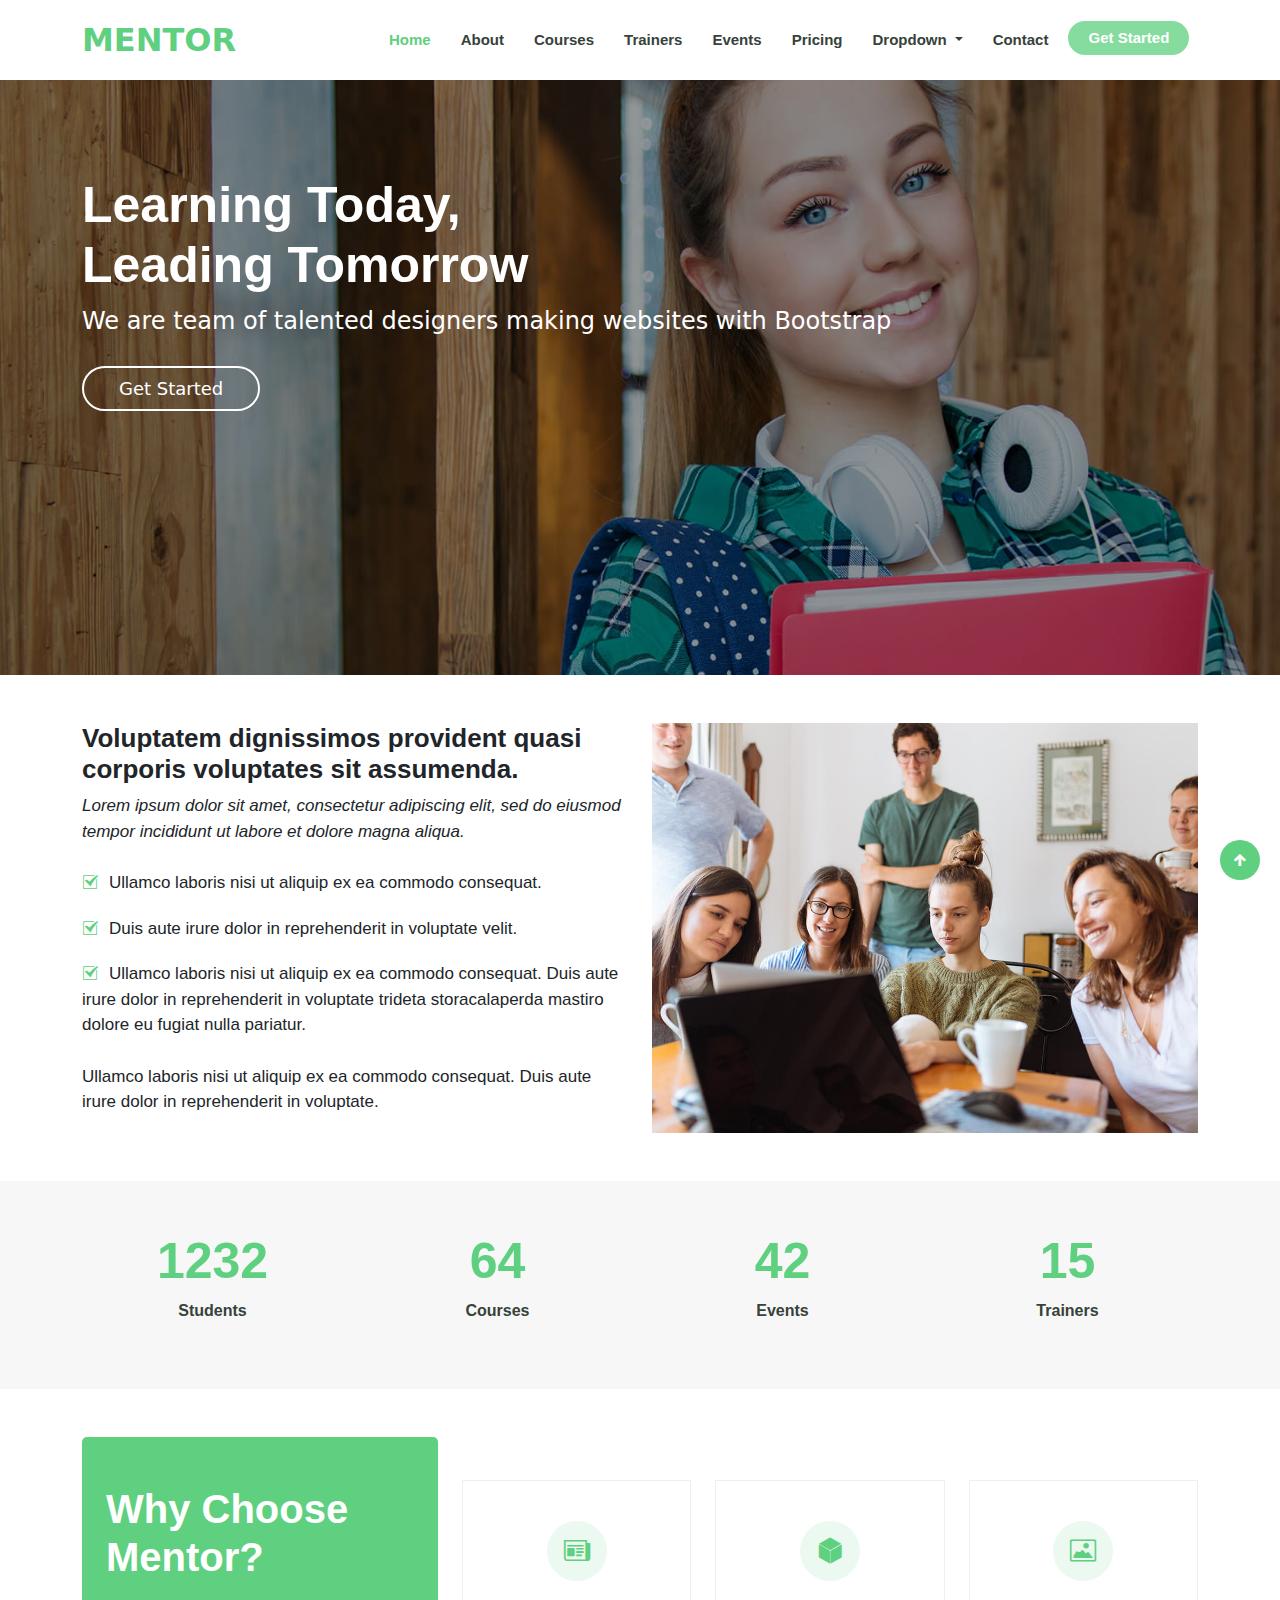
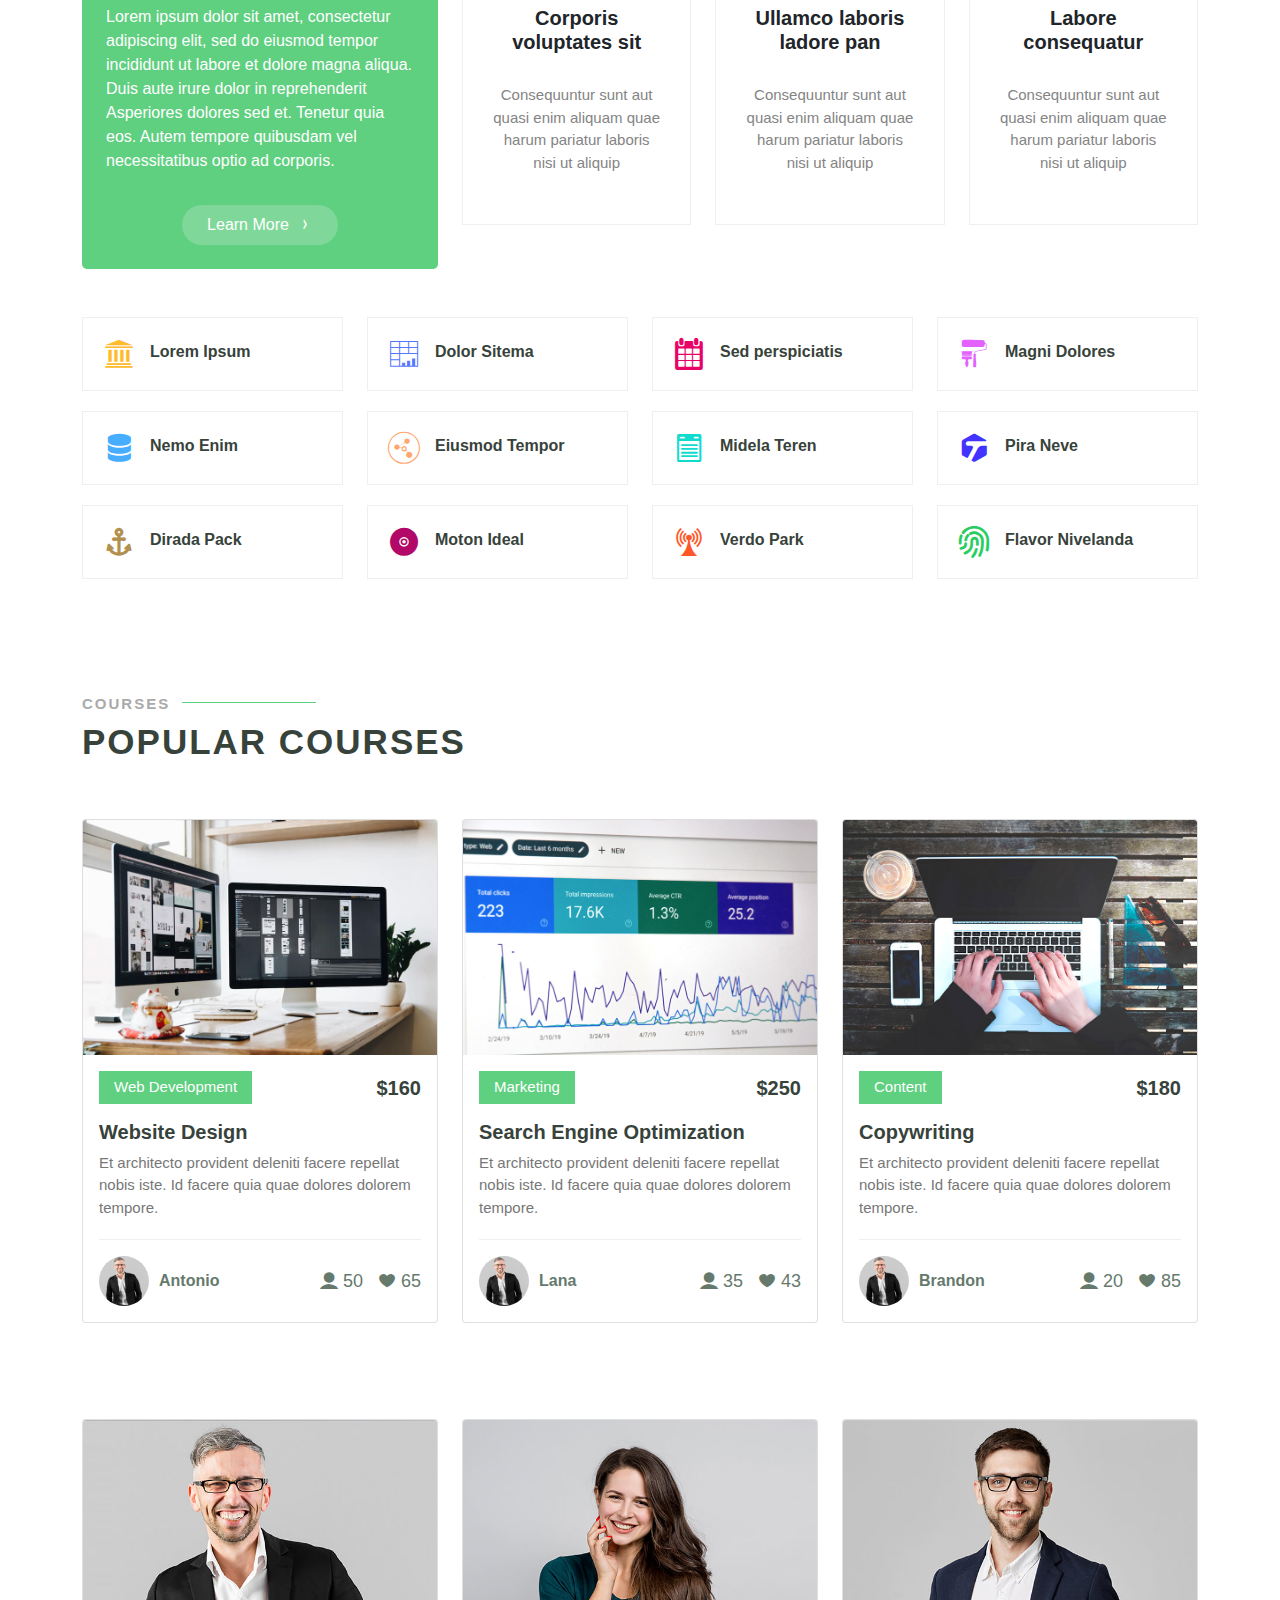
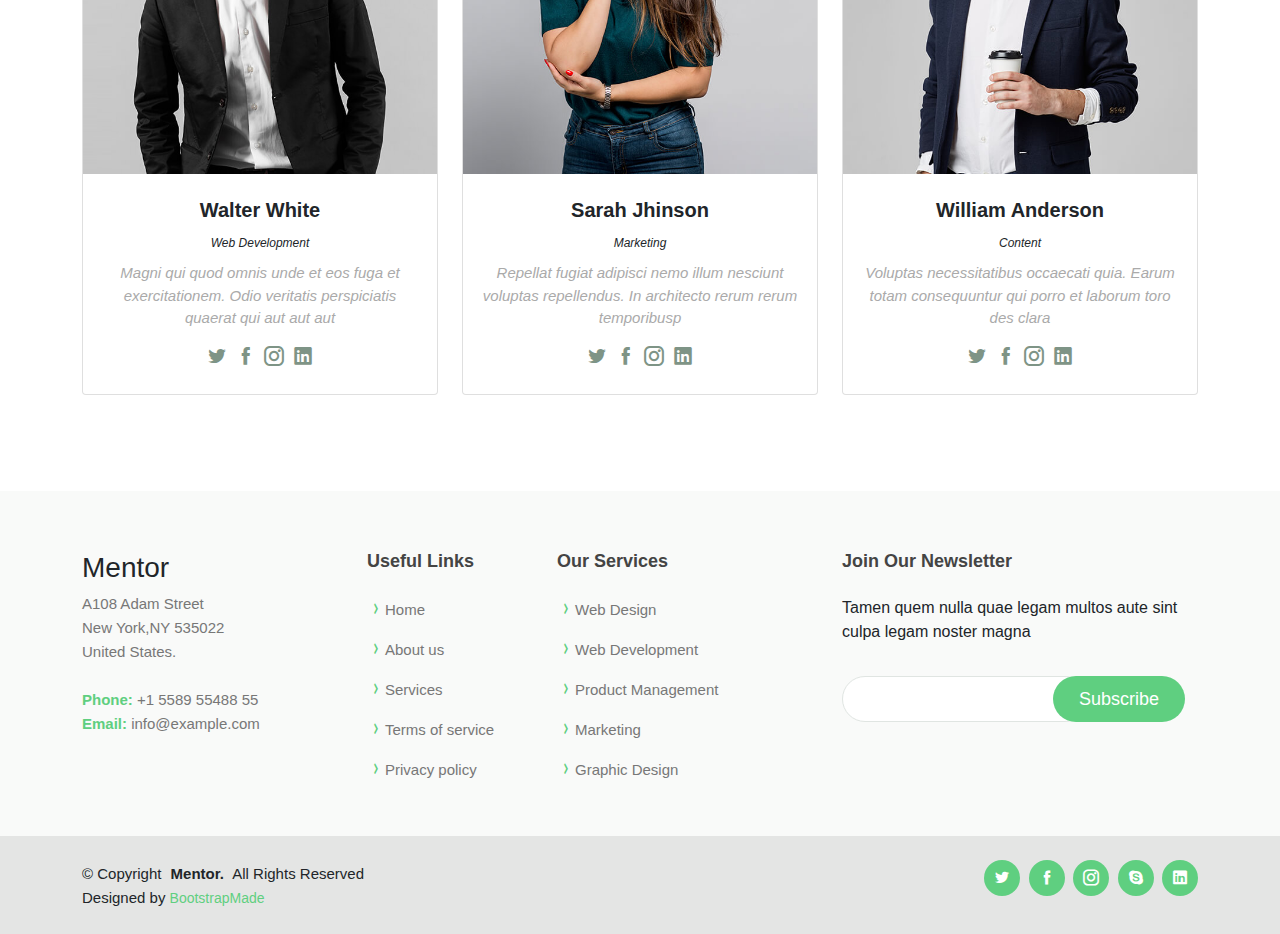
==== index.html @ c1cd203e "update" ====
<!doctype html>
<html>
<head>
     <title> Mentor Template With Bootstrap</title>
             <!---- meta link ------>
	 <meta charset="UTF-8">
	 <meta name="viewport" content="width=device-width , initial-scale=1.0">
             <!---- favicon link ----->
     <link rel="icon" href="images/favicon.png">
	         <!---- icofont link ----->
	 <link rel="stylesheet" href="icon/icofont.min.css">
	         <!----- bootstrap link ---->
	 <link rel="stylesheet" href="css/bootstrap.min.css">
	         <!---- css link ----->
	 <link rel="stylesheet" href="css/main.css">
	 
</head>
<body>

             <!--------- header section start ---------->
  
        <header class="navbar navbar-expand-lg navbar-light bg-white pt-3 pb-3">
			  
			  <div class="col-lg-12">
				<div class="container">
			  <div class="row">
			  
			     <div class="col-lg-3">
				     <a class="logo fs-2 fw-bolder" href="index.html">MENTOR</a>
								<button class="navbar-toggler" type="button" data-bs-toggle="collapse" data-bs-target="#navbarNavDropdown" aria-controls="navbarNavDropdown" aria-expanded="false" aria-label="Toggle navigation">
								<span class="navbar-toggler-icon"></span>
								</button>
				 </div>
				 
				 
				 <div class="col-lg-9 d-flex">
				   <div class="collapse navbar-collapse align-items-center" id="navbarNavDropdown">
					 <ul class="navbar-nav">
					
							<li class="nav-item">
							  <a class="nav-link active" aria-current="page" href="index.html">Home</a>
							</li>
							
							<li class="nav-item">
							  <a class="nav-link" href="about.html">About</a>
							</li>
							
							<li class="nav-item">
							  <a class="nav-link" href="courses.html">Courses</a>
							</li>
							
							<li class="nav-item">
							  <a class="nav-link" href="trainers.html">Trainers</a>
							</li>
							
							<li class="nav-item">
							  <a class="nav-link" href="events.html">Events</a>
							</li>
							
							<li class="nav-item">
							  <a class="nav-link" href="pricing.html">Pricing</a>
							</li>
							
							<li class="nav-item dropdown">
							
							    <a class="nav-link dropdown-toggle" href="#" id="navbarDropdownMenuLink"  data-bs-toggle="dropdown" aria-expanded="false">
								Dropdown
							    </a>
							  <ul class="dropdown-menu" aria-labelledby="navbarDropdownMenuLink">
								<li><a class="dropdown-item pb-2" href="#">Dropdown 1</a></li>
								
								<li class="dropdown-in">
								
								<a class="dropdown-item pb-2" href="#">Deep Dropdown <i class="icofont-caret-right ps-4"></i></a>
								   
								   <ul class="sub-dropdown">
										<li><a href="#"> Deep Dropdown 1 </a></li>
										<li><a href="#"> Deep Dropdown 2 </a></li>
										<li><a href="#"> Deep Dropdown 3 </a></li>
										<li><a href="#"> Deep Dropdown 4 </a></li>
										<li><a href="#"> Deep Dropdown 5 </a></li>
								   </ul>
								
								</li>
								
								<li><a class="dropdown-item pb-2" href="#">Dropdown 3</a></li>
								<li><a class="dropdown-item pb-2" href="#">Dropdown 4</a></li>
								<li><a class="dropdown-item pb-2" href="#">Dropdown 5</a></li>
							  </ul>
							  
							</li>
							
							<li class="nav-item">
							  <a class="nav-link" href="contact.html">Contact</a>
							</li>
							
							<li class="nav-item">
							  <a class="nav-link get-btn" href="courses.html">Get Started</a>
							</li>
							
							
							
					 </ul>
				   </div>
				 </div>
				</div>
				</div>
			</div>
        </header>
		
		
		          <!--------- header section end ---------->
	
	

                <!-------------- banner section start -------------->
				
        <section class="banner-section">
		  
		   <div class="container">
		      <div class="banner-content">
			       <h1>Learning Today,<br>Leading Tomorrow</h1>
				   <p>We are team of talented designers making websites with Bootstrap</p>
				   <a  href="courses.html" class="banner-btn"> Get Started </a>
			  </div>
		   </div>
		</section>
		
		        <!-------------- banner section end -------------->
				
				
				
			  <!------------ images-content section start --------->
			  
			  
	    <section class="pt-5 image-content">
		   <div class="container">
		      <div class="row">
			     
					 <div class="col-lg-6">
						 <div class="content">
							 <h3>Voluptatem dignissimos provident quasi corporis voluptates sit assumenda.</h3>
							 <p class="content-italic">Lorem ipsum dolor sit amet, consectetur adipiscing elit, sed do eiusmod tempor incididunt ut labore et dolore magna aliqua.</p>
							 <ul class="img-content-list">
								 <li><i class="icofont-tick-boxed"></i>Ullamco laboris nisi ut aliquip ex ea commodo consequat.</li>
								 <li><i class="icofont-tick-boxed"></i>Duis aute irure dolor in reprehenderit in voluptate velit.</li>
								 <li><i class="icofont-tick-boxed"></i>Ullamco laboris nisi ut aliquip ex ea commodo consequat. Duis aute irure dolor in reprehenderit in voluptate trideta storacalaperda mastiro dolore eu fugiat nulla pariatur.</li>
							 </ul>
							 <p class="last-line">Ullamco laboris nisi ut aliquip ex ea commodo consequat. Duis aute irure dolor in reprehenderit in voluptate.</p>
						 </div>
					 </div>
				 
					 <div class="col-lg-6">
						<div class="image-box">
							<img src="images/dis.jpg" class="img-fluid" alt="images-content-images">
						</div>
					 </div>
				 
			  </div>
		   </div>
		<section>
			  
			  
			  
			  <!------------ images-content section end --------->
			  
			  
			  
			 <!--------- rating section start --------->
			 
	
	<section class="mt-5 mb-5 rating-section">
	    <div class="container">
		    <div class="row">
			
			    <div class="col-lg-3">
				     <div class="rating-box">
					    <h2>1232</h2>
						<p>Students</p>
					 </div>
				</div>
				
				
				<div class="col-lg-3">
				     <div class="rating-box">
					    <h2>64</h2>
						<p>Courses</p>
					 </div>
				</div>
				
				<div class="col-lg-3">
				     <div class="rating-box">
					    <h2>42</h2>
						<p>Events</p>
					 </div>
				</div>
				
				<div class="col-lg-3">
				     <div class="rating-box">
					    <h2>15</h2>
						<p>Trainers</p>
					 </div>
				</div>
				
			</div>
		</div>
	</section>
			 
			 <!--------- rating section end --------->
			 
			 
			 
			 
			 <!------------- details section start ------------->
			 
	
	<section class="details-section">
	    <div class="container">
		    <div class="row">
			
			    <div class="col-lg-4">
				    <div class="main-box pt-5 pb-4 ps-4 pe-4">
					    <h2 class="text-white fs-1 fw-bold">Why Choose Mentor?</h2>
						<p class="text-white pt-3">Lorem ipsum dolor sit amet, consectetur adipiscing elit, sed do eiusmod tempor incididunt ut labore et dolore magna aliqua. Duis aute irure dolor in reprehenderit Asperiores dolores sed et. Tenetur quia eos. Autem tempore quibusdam vel necessitatibus optio ad corporis.</p>
						<div class="details-btn text-center pt-3">
						   <a href="about.html" class="fs-6 text-center">Learn More<i class="icofont-curved-right ps-2"></i></a>
						</div>
					</div>
				</div>
				
				<div class="col-lg-8 d-flex align-items-center">
				  <div class="second-box-down">
    				<div class="row">
					
					   <div class="col-lg-4">
								  <div class="second-box">
									  <i class="icofont-newspaper"></i>
									  <h5>Corporis voluptates sit</h5>
									  <p>Consequuntur sunt aut quasi enim aliquam quae harum pariatur laboris nisi ut aliquip</p>
								  </div>
						   </div>
						   
						   <div class="col-lg-4">
								  <div class="second-box">
									  <i class="icofont-cube"></i>
									  <h5>Ullamco laboris ladore pan</h5>
									  <p>Consequuntur sunt aut quasi enim aliquam quae harum pariatur laboris nisi ut aliquip</p>
								  </div>
						   </div>
						   
						   <div class="col-lg-4">
								  <div class="second-box">
									  <i class="icofont-image"></i>
									  <h5>Labore consequatur</h5>
									  <p>Consequuntur sunt aut quasi enim aliquam quae harum pariatur laboris nisi ut aliquip</p>
								  </div>
						   </div>
						   
					   </div>
					</div>
				</div>
				
				
			</div>
		</div>
	</section>
  
  
            <!------------- details section end ------------->
			
			
			
			
			<!------------- trading section start ------------->
			
			
	<section class="trading-section pt-5 pb-5">
	   <div class="container">
	      <div class="row">
		           <!--- line-1 ---->
		     <div class="col-lg-3">
			     <div class="trading-box d-flex align-items-center">
				    <i class="icofont-institution" style="color: #ffbb2c;"></i>
					<h5><a href="#">Lorem Ipsum</a></h5>
				 </div>
			 </div>
			 
			 <div class="col-lg-3">
			     <div class="trading-box d-flex align-items-center">
				    <i class="icofont-spreadsheet" style="color: #5578ff;"></i>
					<h5><a href="#">Dolor Sitema</a></h5>
				 </div>
			 </div>
			 
			 <div class="col-lg-3">
			     <div class="trading-box d-flex align-items-center">
				    <i class="icofont-ui-calendar" style="color:#e80368;"></i>
					<h5><a href="#">Sed perspiciatis</a></h5>
				 </div>
			 </div>
			 
			 <div class="col-lg-3">
			     <div class="trading-box d-flex align-items-center">
				    <i class="icofont-paint-brush" style="color:#e361ff;"></i>
					<h5><a href="#">Magni Dolores</a></h5>
				 </div>
			 </div>
			 
			      <!--- line-2 ---->
				  
			 <div class="col-lg-3">
			     <div class="trading-box d-flex align-items-center">
				    <i class="icofont-database" style="color:#47aeff;"></i>
					<h5><a href="#">Nemo Enim</a></h5>
				 </div>
			 </div>
			 
			 <div class="col-lg-3">
			     <div class="trading-box d-flex align-items-center">
				    <i class="icofont-chart-radar-graph" style="color:#ffa76e;"></i>
					<h5><a href="#">Eiusmod Tempor</a></h5>
				 </div>
			 </div>
			 
			 <div class="col-lg-3">
			     <div class="trading-box d-flex align-items-center">
				    <i class="icofont-list" style="color:#11dbcf;"></i>
					<h5><a href="#">Midela Teren</a></h5>
				 </div>
			 </div>
			 
			 <div class="col-lg-3">
			     <div class="trading-box d-flex align-items-center">
				    <i class="icofont-tagged" style="color:#4233ff;"></i>
					<h5><a href="#">Pira Neve</a></h5>
				 </div>
			 </div>
			 
			       <!--- line-3 ---->
				   
		     <div class="col-lg-3">
			     <div class="trading-box d-flex align-items-center">
				    <i class="icofont-anchor" style="color:#b2904f;"></i>
					<h5><a href="#">Dirada Pack</a></h5>
				 </div>
			 </div>
			 
			 <div class="col-lg-3">
			     <div class="trading-box d-flex align-items-center">
				    <i class="icofont-disc" style="color:#b20969;"></i>
					<h5><a href="#">Moton Ideal</a></h5>
				 </div>
			 </div>
			 
			 <div class="col-lg-3">
			     <div class="trading-box d-flex align-items-center">
				    <i class="icofont-network-tower" style="color:#ff5828;"></i>
					<h5><a href="#">Verdo Park</a></h5>
				 </div>
			 </div>
			 
			 <div class="col-lg-3">
			     <div class="trading-box d-flex align-items-center">
				    <i class="icofont-finger-print" style="color:#29cc61;"></i>
					<h5><a href="#">Flavor Nivelanda</a></h5>
				 </div>
			 </div>
			 
		  </div>
	   </div>
	</section>
			
			
			<!------------- trading section end ------------->
			
			
			
			    <!----------- course section start -------->
				
    
	<section class="pt-5 pb-5 course-section">
	   <div class="container">
	      <div class="row">
		  
		     <div class="col-lg-12">
			    <div class="course-title">
				  <h6>courses</h6>
				  <div class="course-line"></div>
				  <h2>popular courses</h2>
				</div>
			 </div>
			 
			 <div class="col-lg-4 pt-5">
			    <div class="card">
				   <img src="images/course/course-1.jpg" class="card-img-top" alt="course-img">
					   <div class="card-body">
					        <div class="card-body-section d-flex justify-content-between align-items-center mb-3">
							   <button>Web Development</button>
							   <span class="number">$160</span>
							</div>
							<h5 class="card-body-section-btn"><a href="#">Website Design</a></h5>
							<p class="card-body-section-para">Et architecto provident deleniti facere repellat nobis iste. Id facere quia quae dolores dolorem tempore.</p>
							<div class="card-end d-flex justify-content-between align-items-center">
							   <div class="card-end-img d-flex align-items-center">
							       <img src="images/course/course-trainer1.jpg" class="img-fluid">
								   <span>Antonio</span>
							   </div>
							   <div class="card-end-icon d-flex align-items-center">
							      <i class="icofont-ui-user"></i>
								     <span>50</span>
								  <i class="icofont-heart"></i>
								      <span>65</span>
							   </div>
							</div>
					   </div>
				</div>
			 </div>
			 
			 			 <div class="col-lg-4 pt-5">
			    <div class="card">
				   <img src="images/course/course-2.jpg" class="card-img-top" alt="course-img">
					   <div class="card-body">
					        <div class="card-body-section d-flex justify-content-between align-items-center mb-3">
							   <button>Marketing</button>
							   <span class="number">$250</span>
							</div>
							<h5 class="card-body-section-btn"><a href="#">Search Engine Optimization</a></h5>
							<p class="card-body-section-para">Et architecto provident deleniti facere repellat nobis iste. Id facere quia quae dolores dolorem tempore.</p>
							<div class="card-end d-flex justify-content-between align-items-center">
							   <div class="card-end-img d-flex align-items-center">
							       <img src="images/course/course-trainer1.jpg" class="img-fluid">
								   <span>Lana</span>
							   </div>
							   <div class="card-end-icon d-flex align-items-center">
							      <i class="icofont-ui-user"></i>
								     <span>35</span>
								  <i class="icofont-heart"></i>
								      <span>43</span>
							   </div>
							</div>
					   </div>
				</div>
			 </div>
			 
			 			 <div class="col-lg-4 pt-5">
			    <div class="card">
				   <img src="images/course/course-3.jpg" class="card-img-top" alt="course-img">
					   <div class="card-body">
					        <div class="card-body-section d-flex justify-content-between align-items-center mb-3">
							   <button>Content</button>
							   <span class="number">$180</span>
							</div>
							<h5 class="card-body-section-btn"><a href="#">Copywriting</a></h5>
							<p class="card-body-section-para">Et architecto provident deleniti facere repellat nobis iste. Id facere quia quae dolores dolorem tempore.</p>
							<div class="card-end d-flex justify-content-between align-items-center">
							   <div class="card-end-img d-flex align-items-center">
							       <img src="images/course/course-trainer1.jpg" class="img-fluid">
								   <span>Brandon</span>
							   </div>
							   <div class="card-end-icon d-flex align-items-center">
							      <i class="icofont-ui-user"></i>
								     <span>20</span>
								  <i class="icofont-heart"></i>
								      <span>85</span>
							   </div>
							</div>
					   </div>
				</div>
			 </div>
			 
		  </div>
	   </div>
	</section>
				
				
				
				<!----------- course section end -------->
				
				
				
			<!----------- trainer section start --------------->
			
	<section class="trainer-section">
	   <div class="container">
	      <div class="row">
		  
		      <div class="col-lg-4 mt-5 mb-5">
			      <div class="card">
					  <img src="images/trainers/trainer-1.jpg" class="card-img-top" alt="trainers-images">
					  <div class="card-body text-center">
						 <h5 class="mt-2">Walter White</h5>
						 <span>Web Development</span>
						 <p class="pt-2">Magni qui quod omnis unde et eos fuga et exercitationem. Odio veritatis perspiciatis quaerat qui aut aut aut</p>
						   
						   <div class="trainer-link mb-2">
						      <a href="#"><i class="icofont-twitter"></i></a>
							  <a href="#"><i class="icofont-facebook"></i></a>
							  <a href="#"><i class="icofont-instagram"></i></a>
							  <a href="#"><i class="icofont-linkedin"></i></a>
						   </div>
					  </div>
				  </div>
			  </div>
			  
			  <div class="col-lg-4 mt-5">
			      <div class="card">
					  <img src="images/trainers/trainer-2.jpg" class="card-img-top" alt="trainers-images">
					  <div class="card-body text-center">
						 <h5 class="mt-2">Sarah Jhinson</h5>
						 <span>Marketing</span>
						 <p class="pt-2">Repellat fugiat adipisci nemo illum nesciunt voluptas repellendus. In architecto rerum rerum temporibusp</p>
						   
						   <div class="trainer-link mb-2">
						      <a href="#"><i class="icofont-twitter"></i></a>
							  <a href="#"><i class="icofont-facebook"></i></a>
							  <a href="#"><i class="icofont-instagram"></i></a>
							  <a href="#"><i class="icofont-linkedin"></i></a>
						   </div>
					  </div>
				  </div>
			  </div>
			  
			  <div class="col-lg-4 mt-5">
			      <div class="card">
					  <img src="images/trainers/trainer-3.jpg" class="card-img-top" alt="trainers-images">
					  <div class="card-body text-center">
						 <h5 class="mt-2">William Anderson</h5>
						 <span>Content</span>
						 <p class="pt-2">Voluptas necessitatibus occaecati quia. Earum totam consequuntur qui porro et laborum toro des clara</p>
						   
						   <div class="trainer-link mb-2">
						      <a href="#"><i class="icofont-twitter"></i></a>
							  <a href="#"><i class="icofont-facebook"></i></a>
							  <a href="#"><i class="icofont-instagram"></i></a>
							  <a href="#"><i class="icofont-linkedin"></i></a>
						   </div>
					  </div>
				  </div>
			  </div>
			  
		  </div>
	   </div>
	</section>
			
			
			<!----------- trainer section end --------------->
			
			
			     <!-------- footer section start -------->
				 
				 
	
	<footer class="footer-section mt-5">
	   <div class="container">
	      <div class="row">
		  
		     <div class="col-lg-3">
				     <div class="main-details">
					     <h3>Mentor</h3>
						 <p> A108 Adam Street <br> New York,NY 535022 <br> United States. <br><br> 
						 <strong>Phone:</strong> +1 5589 55488 55<br>
						 <strong>Email:</strong>  info@example.com
						 </p>
					 </div>
				</div>
				
				    <!--- useful links -->
					
				<div class="col-lg-2">
				     <div class="useful-links">
					     <h4> Useful Links </h4>
						 <ul class="useful-links-list lh-5">
						     <li><i class="icofont-curved-right"></i><a href="#">Home</li></a>
							 <li><i class="icofont-curved-right"></i><a href="#">About us</li></a>
							 <li><i class="icofont-curved-right"></i><a href="#">Services</li></a>
							 <li><i class="icofont-curved-right"></i><a href="#">Terms of service</li></a>
							 <li><i class="icofont-curved-right"></i><a href="#">Privacy policy</li></a>
						 </ul>
					 </div>
				</div>
				
				    <!--- our services -->
					
				<div class="col-lg-3">
				     <div class="our-services">
					     <h4> Our Services </h4>
						 <ul class="our-services-list">
						     <li><i class="icofont-curved-right"></i><a href="#">Web Design</li></a>
							 <li><i class="icofont-curved-right"></i><a href="#">Web Development</li></a>
							 <li><i class="icofont-curved-right"></i><a href="#">Product Management</li></a>
							 <li><i class="icofont-curved-right"></i><a href="#">Marketing</li></a>
							 <li><i class="icofont-curved-right"></i><a href="#">Graphic Design</li></a>
						 </ul>
					 </div>
				</div>
				
				  <!--- subscribe -->
				  
				<div class="col-lg-4">
				     <div class="subscribe">
					     <h4> Join Our Newsletter </h4>
						 <p class="pt-3 pb-3 fs-6"> Tamen quem nulla quae legam multos aute sint culpa legam noster magna </p>
						 
						 <form class="subscribe-btn">
						    <input type="email" name="email" id="email" required>
							<button>Subscribe</button>
						 </form> 
					 </div>
				</div>
				
				
		  </div>
	   </div>
	</footer>
				 
				 
				 
				 <!-------- footer section end -------->
				 
				 
			         <!------------- copyright section start ---------->
					 
					 
	<section class="copyright pt-4 pb-4">
	    <div class="container">
		   <div class="row">
		   
		      <div class="col-lg-9"> 
			      <div class="rights-details">
				      © Copyright <span>Mentor.</span> All Rights Reserved
				  </div>
				  <div class="rights-link">
				       Designed by <a href="#">BootstrapMade</a>
				  </div>
			  </div>
			  
			  <div class="col-lg-3">
			      <div class="end-link">
				     <a href="#"><i class="icofont-twitter"></i></a>
					 <a href="#"><i class="icofont-facebook"></i></a>
					 <a href="#"><i class="icofont-instagram"></i></a>
					 <a href="#"><i class="icofont-skype"></i></a>
					 <a href="#"><i class="icofont-linkedin"></i></a>
				  </div>
				  
			  
			      <!---- arrow ---->
				  
			  <div class="arrow">
			     <a href="#"><i class="icofont-arrow-up"></i></a>
			  </div>
			  </div>
			  
		  </div>
		</div>
	</section>


                    <!------------- copyright section end ------------>	
    
     
	 
	          
			  
			  
			  
  
			  
			  
			  
			  
	<script src="js/bootstrap.bundle.min.js"> </script>		  
</body>
</html>
---- css/main.css ----
*{
	margin:0;
	padding:0;
	box-sizing:border-box;
}

     /*--- ol,ul commom style ---*/

ol,ul{
	padding-left:0 !important;
}
h1,h2,h3,h4,h5,h6{
	font-family: "Raleway", sans-serif;
}




             /*------------ header section style start -----*/

.navbar{
	position:fixed;
	z-index:2;
	top:0;
	right:0;
	left:0;
	bottom:auto;
}
.navbar a.logo{
	text-decoration:none;
	color:#5fcf80;
}


	/*---- nav-link ---*/
	
.navbar-nav .nav-item .nav-link{
	font-size:15px;
	font-weight:600;
	padding-left:22px;
	color:#37423b;
	font-family: "Poppins", sans-serif;
	transition:all 0.3s ease;
}
.navbar-light .navbar-nav .nav-link.active, .navbar-light .navbar-nav .show>.nav-link{
	color:#5fcf80;
}
.navbar-nav .nav-item .nav-link:hover{
	color:#5fcf80;
}

.navbar-nav .nav-item .get-btn{
	color:#fff;
	display:inline-block;
	background-color:#86db9f;
	padding:6px 20px;
	border-radius:25px;
	margin-left:12px;
}
.navbar-nav .nav-item .get-btn:hover{
	color:#fff;
	background-color:#3ac162;
}


      /*----- dropdown ----*/


.dropdown-menu {
	border:none;
	box-shadow:2px 2px 18px -5px #ccc;
}
.dropdown-item{
	font-weight:600;
}
.dropdown-item:hover{
	color:#5fcf80;
	background:none;
}
.nav-li:hover .dropdown-item {
	transform:translateY(0);
	opacity:1;
	visibility:visible;
}

	

.dropdown-in{
	position:relative;
}
.dropdown-in i{
	padding-left:60px;
}

       /*--- ---*/
	   
.sub-dropdown{
	position:absolute;
	top:0;
	right:100%;
	min-width:190px;
	background-color:#fff;
	box-shadow:2px 2px 18px -5px #ccc;
	border-radius:2px;
	text-align:left;
	transform:translateX(-15px);
	opacity:0;
	visibility:hidden;
	transition:all 0.3s ease;
	margin-left:80px;
}
.sub-dropdown li{
	list-style-type:none;
}
.sub-dropdown li a{
	text-decoration:none;
	font-weight:600;
	color:#212529;
	display:block;
	padding:10px 0px 6px 20px;
	transition:all 0.3s ease;
}
.sub-dropdown li a:hover{
	color:#5fcf80;
}
.dropdown-in:hover .sub-dropdown{
	transform:translateX(0);
	opacity:1;
	visibility:visible;
}
	
			 
			 
			 /*------------ header section style end -----*/
			 
			 


             /*--------- banner section style start -------*/
			 
			 
.banner-section{
	background-image: linear-gradient(rgba(0, 0 , 0, 0.4), rgba(0, 0, 0, 0.4)) ,url("../images/main-img.jpg");
	background-size:cover;
	background-attachment:fixed;
	background-position:top center;
	width:100%;
	height:75vh;
}
.banner-content{
	color:#fff;
	padding-top:175px;
}
.banner-content h1{
	font-size:50px;
	font-weight:700;
}
.banner-content p{
	font-size:24px;
	padding-bottom:20px;
}
.banner-content a.banner-btn{
	text-decoration:none;
	color:#fff;
	font-size:18px;
	border:2px solid #fff;
	padding:10px 35px;
	border-radius:25px;
	transition:all 0.3s ease;
}
.banner-content a.banner-btn:hover{
	background-color:#5fcf80;
	color:#fff;
	border-color:#5fcf80;
}
 
 
                /*--------- banner section style end -------*/
				
				
				
				/*--------- image-content section style start -------*/

.image-content{
	font-family: "Raleway", sans-serif;
}				
.content h3{
	font-size:26px;
	font-weight:600;
}
.content .content-italic{
	font-size:17px;
	font-style:italic;
}
.content .last-line{
	font-size:17px;
}

.content ul li{
	list-style-type:none;
	font-size:17px;
	padding-top:10px;
	padding-bottom:10px;
}
.content ul li i{
	color:#5fcf80;
	margin-right:10px;
	line-height:1.5;
}			
				
				/*--------- image-content section style end -------*/
				
				
				
				/*-------- rating section style start -----------*/

.rating-section{
	background-color:#f6f7f6;
}				
.rating-box{
	text-align:center;
	padding:50px 0;
}
.rating-box h2{
	color:#5fcf80;
	font-size:50px;
	font-weight:700;
}
.rating-box p{
	font-size:16px;
	color:#37423b;
	font-weight:bold;
	font-family: "Raleway", sans-serif;
}
				
				
				/*-------- rating section style end -----------*/
				
				
				
				/*-------- details section section style start -----------*/
				

  /*--- main-box --*/
.main-box{
	border-radius:5px;
	background-color:#5fcf80;
	font-family: "Raleway", sans-serif;
}
.main-box a{
	display:inline-block;
	text-decoration:none;
	border-radius:50px;
	padding:8px 25px;
	color:#fff;
    background: rgba(255, 255, 255, 0.2);
	transition:all 0.3s ease;
}
.main-box .details-btn a:hover{
	color:#5fcf80;
	background-color:#fff;
}


/*-- second box ---*/



.second-box{
	border:1px solid #eef0ef;
	text-align:center;
	padding:20px 30px;
}
.second-box i{
	display:inline-block;
	font-size:30px;
	border-radius:50%;
	padding:15px 15px;
	color:#5fcf80;
	background-color:#ecf9f0;
	margin-top:20px;
	margin-bottom:25px;
}
.second-box h5{
	font-size:20px;
	font-weight:600;
	margin-bottom:30px;
	
}
.second-box p{
	font-size:15px;
	color:#848484;
	line-height:1.5;
	margin-bottom:30px;
}

				
				
				/*-------- details section section style end -----------*/
				
				
				
				
			/*--------- trading section style start ------*/
			
			
.trading-box{
	border:1px solid #eef0ef;
	padding:20px;
	margin-bottom:20px;
}

.trading-box i{
	display:inline-block;
	font-size:32px;
}
.trading-box h5 a{
	text-decoration:none;
	color:#37423b;
	font-size:16px;
	font-weight:600;
	text-align:center;
	padding-left:15px;
	transition:all 0.3s ease;
}
.trading-box:hover{
	border-color:#5fcf80;
}
.trading-box:hover h5 a{
	color:#5fcf80;
}
			

			/*--------- trading section style end ------*/
			
			
			
			
			/*--------- course section style start ------*/
			
			
.course-title h6{
	position:relative;
	text-transform:uppercase;
	font-size:15px;
	color:#aaaaaa;
	font-weight:600;
	font-family: "Poppins", sans-serif;
	letter-spacing:2px;
}
.course-title h6:after{
	content:"";
	position:absolute;
	display:inline-block;
	top:40%;
	left:9%;
	width:12%;
	height:1px;
	background-color:#5fcf80;
	
}
.course-title h2{
	text-transform:uppercase;
	font-weight:800;
	font-size:35px;
	color:#37423b;
	letter-spacing:2px;
	font-family: "Poppins", sans-serif;	
}

   /*--- card body ----*/

   
.card-body-section button{
	background-color:#5fcf80;
	font-size:15px;
	color:#fff;
	padding:5px 15px;
	border:none;
}
.card-body-section  span.number{
	margin:0;
	font-weight:700;
	color:#37423b;
	font-size:20px;
}
.card-body-section-btn a{
	font-weight:600;
	text-decoration:none;
	color:#37423b;
	transition:all 0.3s ease;
}
.card-body-section-btn a:hover{
	color:#5fcf80;
}
p.card-body-section-para{
	font-size:15px;
	color:#777777;
	padding-bottom:20px;
	border-bottom:1px solid #eef0ef;
	
}
.card-end-img img.img-fluid{
	border-radius:50%;
	width:50px;
}
.card-end-img span{
	font-size:16px;
	font-weight:600;
	color:#657a6d;
	padding-left:10px;
}

.card-end-icon{
	font-size:18px;
	color:#657a6d;
}
.card-end-icon i{
	display:inline-block;
	padding-left:15px;
}
.card-end-icon span{
	padding-left:5px;
}

			
			/*--------- course section style end ------*/
			
			
			
			
			
			/*--------- trainer section style start ------*/
			

.trainer-section .card .card-body h5{
	font-size:20px;
	font-weight:600;
}
.trainer-section .card .card-body span{
	font-size:12px;
	font-style:italic;
}
.trainer-section .card .card-body p{
	font-size:15px;
	font-style:italic;
	color:#aaaaaa;
}
.trainer-section .card .card-body .trainer-link a{
	text-decoration:none;
	color:#7e9486;
	transition:all 0.3s ease;
}
.trainer-section .card .card-body .trainer-link a i{
	display:inline-block;
	font-size:20px;
	margin:0 2px;
}
.trainer-section .card .card-body .trainer-link a:hover{
	color:#5fcf80;
}


			/*--------- trainer section style end ------*/
			
			
			
			
			/*-------- footer section style start -----*/
			


.footer-section{
	padding:60px 0 30px 0;
	background-color:#f9faf9;
}
.footer-section .main-details p{
	font-size:15px;
	line-height:1.6;
	font-family: "Raleway", sans-serif;
	color:#777777;
}

   /*--- useful-links ---*/
   
.footer-section .useful-links ul{
	padding-top:10px;
}
.footer-section .useful-links h4{
	font-size:18px;
	font-weight:bold;
	color:#444444;
}
.useful-links .useful-links-list{
	list-style-type:none;
}
.useful-links .useful-links-list li i{
	display:inline-block;
	font-size:18px;
	color:#5fcf80;
}
.useful-links .useful-links-list li a{
	text-decoration:none;
	color:#777777;
	font-size:15px;
	transition:all 0.3s ease;
	line-height:40px;
}
.useful-links .useful-links-list li a:hover{
	color:#5fcf80;
}

    /*----- our services ----*/
	

.footer-section .our-services ul{
	padding-top:10px;
}
.footer-section .our-services h4{
	font-size:18px;
	font-weight:bold;
	color:#444444;
}
.our-services .our-services-list{
	list-style-type:none;
}
.our-services .our-services-list li i{
	display:inline-block;
	font-size:18px;
	color:#5fcf80;
}
.our-services .our-services-list li a{
	text-decoration:none;
	color:#777777;
	font-size:15px;
	transition:all 0.3s ease;
	line-height:40px;
}
.our-services .our-services-list li a:hover{
	color:#5fcf80;
}


     /*----- subscribe ----*/
	 

.footer-section .subscribe h4{
	font-size:18px;
	font-weight:bold;
	color:#444444;
}

.subscribe-btn{
	position:relative;
	padding-right:110px;
	
}
.subscribe-btn #email{
	border:1px solid #e0e5e2;
	padding:10px 40px 10px 10px;
	width:100%;
	border-radius:25px;
}
.subscribe-btn button{
	position:absolute;
	top:0;
	right:13px;
	height:100%;
	border:none;
	padding:10px 26px;
	color:#fff;
	font-size:18px;
	font-weight:400;
	background-color:#5fcf80;
	border-radius:25px;
	font-family:"Raleway", sans-serif;
	transition:all 0.3s ease;
}
.subscribe-btn button:hover{
	background-color:#3ac162;
	
}


			
			
			
			/*-------- footer section style end -----*/
			
			
			
			/*-------- copyright section style start -----*/
			

.copyright{
	background-color:#4a504a26;
}			
.copyright .rights-details{
	font-size:15px;
	line-height:1.8;
}
.copyright .rights-details span{
	font-weight:bold;
	padding-right:5px;
	padding-left:5px;
}
.copyright .rights-link{
	font-size:15px;
}
.copyright .rights-link a{
	text-decoration:none;
	color:#5fcf80;
	font-size:14px;
}


   /*--- end link ----*/
   
   
.end-link{
	text-align:end;
}   
.end-link a{
	display:inline-block;
	text-decoration:none;
	color:#fff;
	border-radius:50%;
	background-color:#5fcf80;
	padding:6px 10px;
	font-size:16px;
	margin-left:4px;
	text-align:center;
	transition:all 0.3s ease;
}
.end-link a:hover{
	background-color:#3ac162;
}



.arrow{
	position:fixed;
	bottom:20px;
	right:20px;
	z-index:2;
}

.arrow a{
	
	text-decoration:none;
	display:inline-block;
	color:#fff;
	font-size:20px;
	border:1px solid none;
	border-radius:50%;
	background-color:#5fcf80;
	padding:5px 10px;
	text-align:center;
}
.arrow a:hover{
	opacity:0.8;
}
			
			/*-------- copyright section style end -----*/
			


	 /*=================== breadcrumb page style start ========================*/
	 
	 
	 
	            /*---------- events section style start -------*/

.events{
	background-color:#5fcf80;
}		
.events-title{
	margin-top:80px;
	text-align:center;
	color:#fff;
	padding:20px 0;
}
.events-title h4{
	font-size:32px;
	font-weight:500;
}
.events-title p{
	font-size:px;
}


      /*------ events-content ------*/

.events-content .card{
	position:relative;
	border:none;
	margin-bottom:60px;

}	  
.events-content .card-img img{
	display:block;
	transition:all 0.5s ease;
	border-radius:0;
}
.events-content .card:hover img{
	transform:scale(1.1);
}
.events-content .card-img{
	overflow:hidden;
	border-radius: 0;
}

.events-content .card-body{
	margin:-64px 30px 0 30px;
	z-index:1;
	background-color:#fff;
	padding:30px;
	border-top:4px solid #fff;
	box-shadow:0px 2px 15px rgb(0 0 0 / 12%);
	transition:all 0.5s ease;
}
.events-content .card:hover .card-body{
	border-color:#5fcf80;
}
.events-content .card-body h4 a{
	text-decoration:none;
	font-weight:600;
	color:#37423b;
	transition:all 0.3s ease;
}

.events-content .card:hover .card-body h4 a{
	color:#5fcf80;
}
.events-content .card-body para{
	font-size:16px;
}
.events-content .card-body p.card-para{
	margin-top:20px;
	font-size:16px;
	color:#5e5e5e;
}
				
				
				/*---------- events section style end -------*/
				
				
				
				
	         /*---------------- pricing style start -------------*/


.pricing{
	background-color:#5fcf80;
}		
.pricing-title{
	margin-top:80px;
	text-align:center;
	color:#fff;
	padding:20px 0;
}
.pricing-title h4{
	font-size:32px;
	font-weight:500;
}
.pricing-title p{
	font-size:px;
}


  /*-- pricing content --*/
  

.pricing-content .card{
	border-radius:0;
	position:relative;
	border:1px solid #eef0ef;
	overflow:hidden;
}
.pricing-content .card .card-header{
	font-size:15px;
	padding:16px 0;
	color:#777777;
	font-size:20px;
	font-weight:600;
	background-color:#f8f8f8;
	border-bottom:none;
}
.pricing-content .card-body .box span{
	color:#bababa;
}
.pricing-content .card-body .box sup{
	font-size:17px;
	top:-15px;
	
}
.pricing-content .card-body .box sup,strong{
	color:#5fcf80;
}
.pricing-content .card-body ul li{
	list-style-type:none;
	padding:0 0 12px 0;
	color:#444444;
	font-size:15px;
}
.pricing-content .card-body ul .li-1,.li-2{
	color:#ccc;
	text-decoration:line-through;
	
}
.pricing-content .card-body ul .li-2{
	color:#ccc;
	text-decoration:line-through;
}
.pricing-content .card-footer{
	background-color:#f8f8f8;
	padding:20px 0;
	border-top:none;
}
.pricing-content .card-footer .btn-buy{
	text-decoration:none;
	color:#fff;
	border-radius:25px;
	background-color:#5fcf80;
	display:inline-block;
	padding:8px 33px;
	font-weight:500;
	transition:all 0.3s ease;
}
.pricing-content .card-footer .btn-buy:hover{
	background-color:#3ac162;
}
.pricing-content .card .header-2{
	background-color:#5fcf80;
	color:#fff;
	border-radius:0;
}	
.pricing-content .advanced{
	position:absolute;
	transform:rotate(45deg);
	width:200px;
	top:20px;
	right:-66px;
	z-index:1;
	background-color:#5fcf80;
	color:#fff;
	text-align:center;
}
			
	 
	 
	          /*---------------- pricing style end -------------*/
			  
			  
			  
		/*---------------- contact style start -------------*/
			  
			  
.contact{
	background-color:#5fcf80;
}		
.contact-title{
	margin-top:80px;
	text-align:center;
	color:#fff;
	padding:20px 0;
}
.contact-title h4{
	font-size:32px;
	font-weight:500;
}
.contact-title p{
	font-size:px;
}

/*--- contact map --*/

.contact-map .map iframe{
	width:100%;
	height:400px;
}	

    /*-- contact content --*/

.contact-content .contact-details .location{
	padding-bottom:20px;
}
.contact-content .contact-details .location i{
	font-size:25px;
	color:#5fcf80;
	border-radius:50%;
	background-color:#ecf9f0;
	float:left;
	width:50px;
	height:50px;
	display:flex;
	align-items:center;
	justify-content:center;
	transition:all 0.5s ease;
}
.contact-content .contact-details .location:hover i{
	color:#fff;
	background-color:#5fcf80;	
}
.contact-content .contact-details .location h4{
	padding-left:70px;
	color:#37423b;
	font-style:22px;
	font-weight:500;
}
.contact-content .contact-details .location p{
	padding-left:70px;
	font-size:15px;
	color:#657a6d;
}

    /*-- form --*/
	
.contact-content .contact-form a{
	text-decoration:none;
	display:inline-block;
	color:#fff;
	font-size:18px;
	padding:8px 35px;
	border-radius:25px;
	background-color:#5fcf80;
	transition:all 0.3s ease;
}
.contact-content .contact-form .send-btn{
	text-align:center;
	margin-top:20px;
}
.contact-content .contact-form a:hover{
	background-color:#3ac162;
}
.contact-content .contact-form .form-control:focus{
	border-color:#3ac162;
	box-shadow:none;
}
			  
			  
		  /*---------------- contact style end -------------*/	
		  
			  
			  
			 /*---------------- course-in style start -------------*/ 
			  
			  
.course-in{
	background-color:#5fcf80;
}		
.course-in-title{
	margin-top:80px;
	text-align:center;
	color:#fff;
	padding:20px 0;
}
.course-in-title h4{
	font-size:32px;
	font-weight:500;
}
.course-in-title p{
	font-size:px;
}	



       /*---------------- course-in style end -------------*/



         /*------------ trainers-in style start ---------*/ 	 


.trainers-in{
	background-color:#5fcf80;
}		
.trainers-in-title{
	margin-top:80px;
	text-align:center;
	color:#fff;
	padding:20px 0;
}
.trainers-in-title h4{
	font-size:32px;
	font-weight:500;
}
.trainers-in-title p{
	font-size:px;
}	



         /*------------ trainers-in style end ---------*/



               /*------------ about-in style start ---------*/	
			   


.about-in{
	background-color:#5fcf80;
}		
.about-in-title{
	margin-top:80px;
	text-align:center;
	color:#fff;
	padding:20px 0;
}
.about-in-title h4{
	font-size:32px;
	font-weight:500;
}
.about-in-title p{
	font-size:px;
}	


   /*---- testimonials ---*/
   
  
.testimonials-title h6{
	position:relative;
	text-transform:uppercase;
	font-size:15px;
	color:#aaaaaa;
	font-weight:600;
	font-family: "Poppins", sans-serif;
	letter-spacing:2px;
}
.testimonials-title h6:after{
	content:"";
	position:absolute;
	display:inline-block;
	top:40%;
	left:13%;
	width:12%;
	height:1px;
	background-color:#5fcf80;
	
}
.testimonials-title h2{
	text-transform:uppercase;
	font-weight:800;
	font-size:35px;
	color:#37423b;
	letter-spacing:2px;
	font-family: "Poppins", sans-serif;	
}

    /*---- testi content ---*/
	

.testi-box{
	margin-left:40px;
}
.testi-box-content {
	border:1px solid #eef0ef;
	padding:33px 35px 33px 56px;
	position:relative;
}
.testi-box-content img{
	width:88px;
	position:absolute;
	left:-46px;
	border:5px solid #fff;
	border-radius:10px;
}
.testi-box-content h3{
	font-size:18px;
	font-weight:bold;
	color:#111;
	margin:10px 0 6px 0;
}
.testi-box-content h4{
	color:#999;
	font-size:14px;
}
.testi-box-content p{
	margin:20px 0 20px 0;
}
.testi-box-content i{
	color:#c1ecce;
	display:inline-block;
	font-size:24px;
}
.testi-box-content p i:first-child{
	padding-right:8px;
	transform:translateY(-5px);
}
.testi-box-content p i:last-child{
	padding-left:8px;
	transform:translateY(10px);
}


              /*------------ about-in style end ---------*/		 			   
			  
			  
			  
	 
	 /*=================== breadcrumb page style end ==========================*/
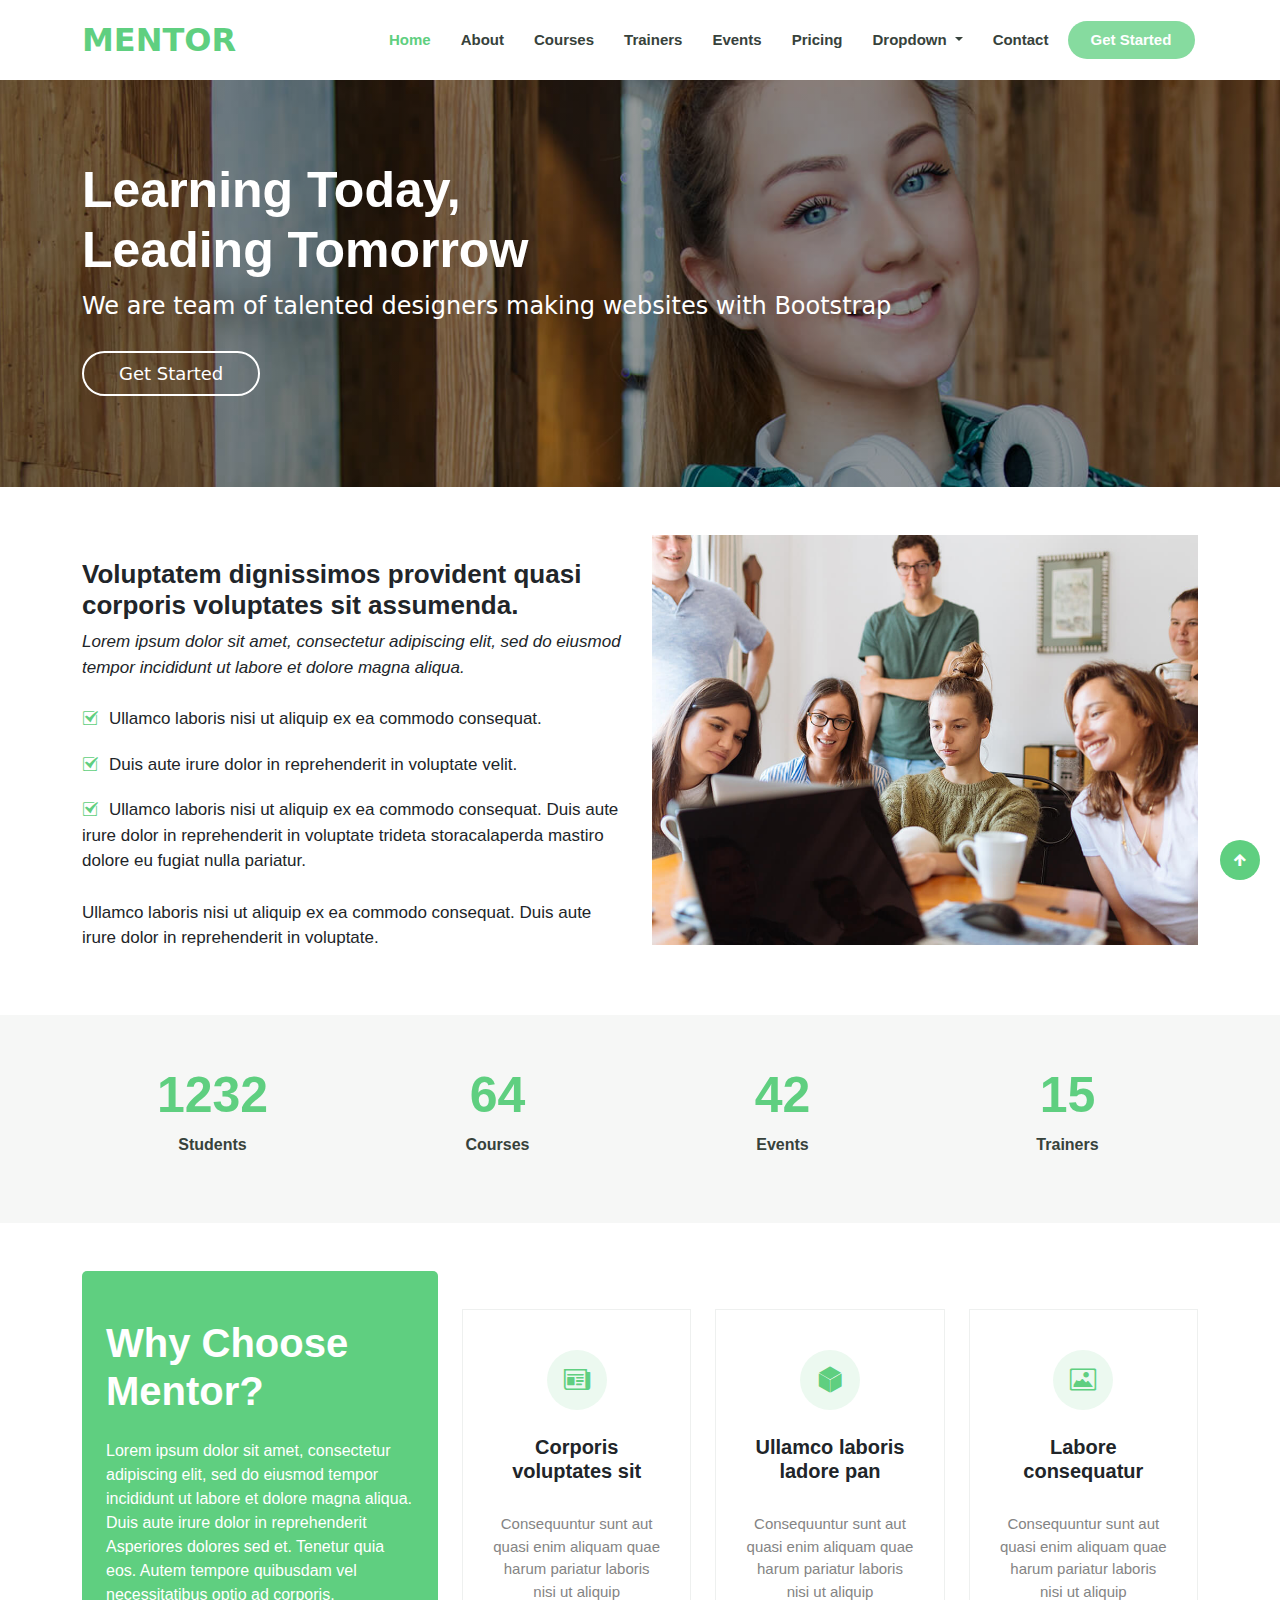
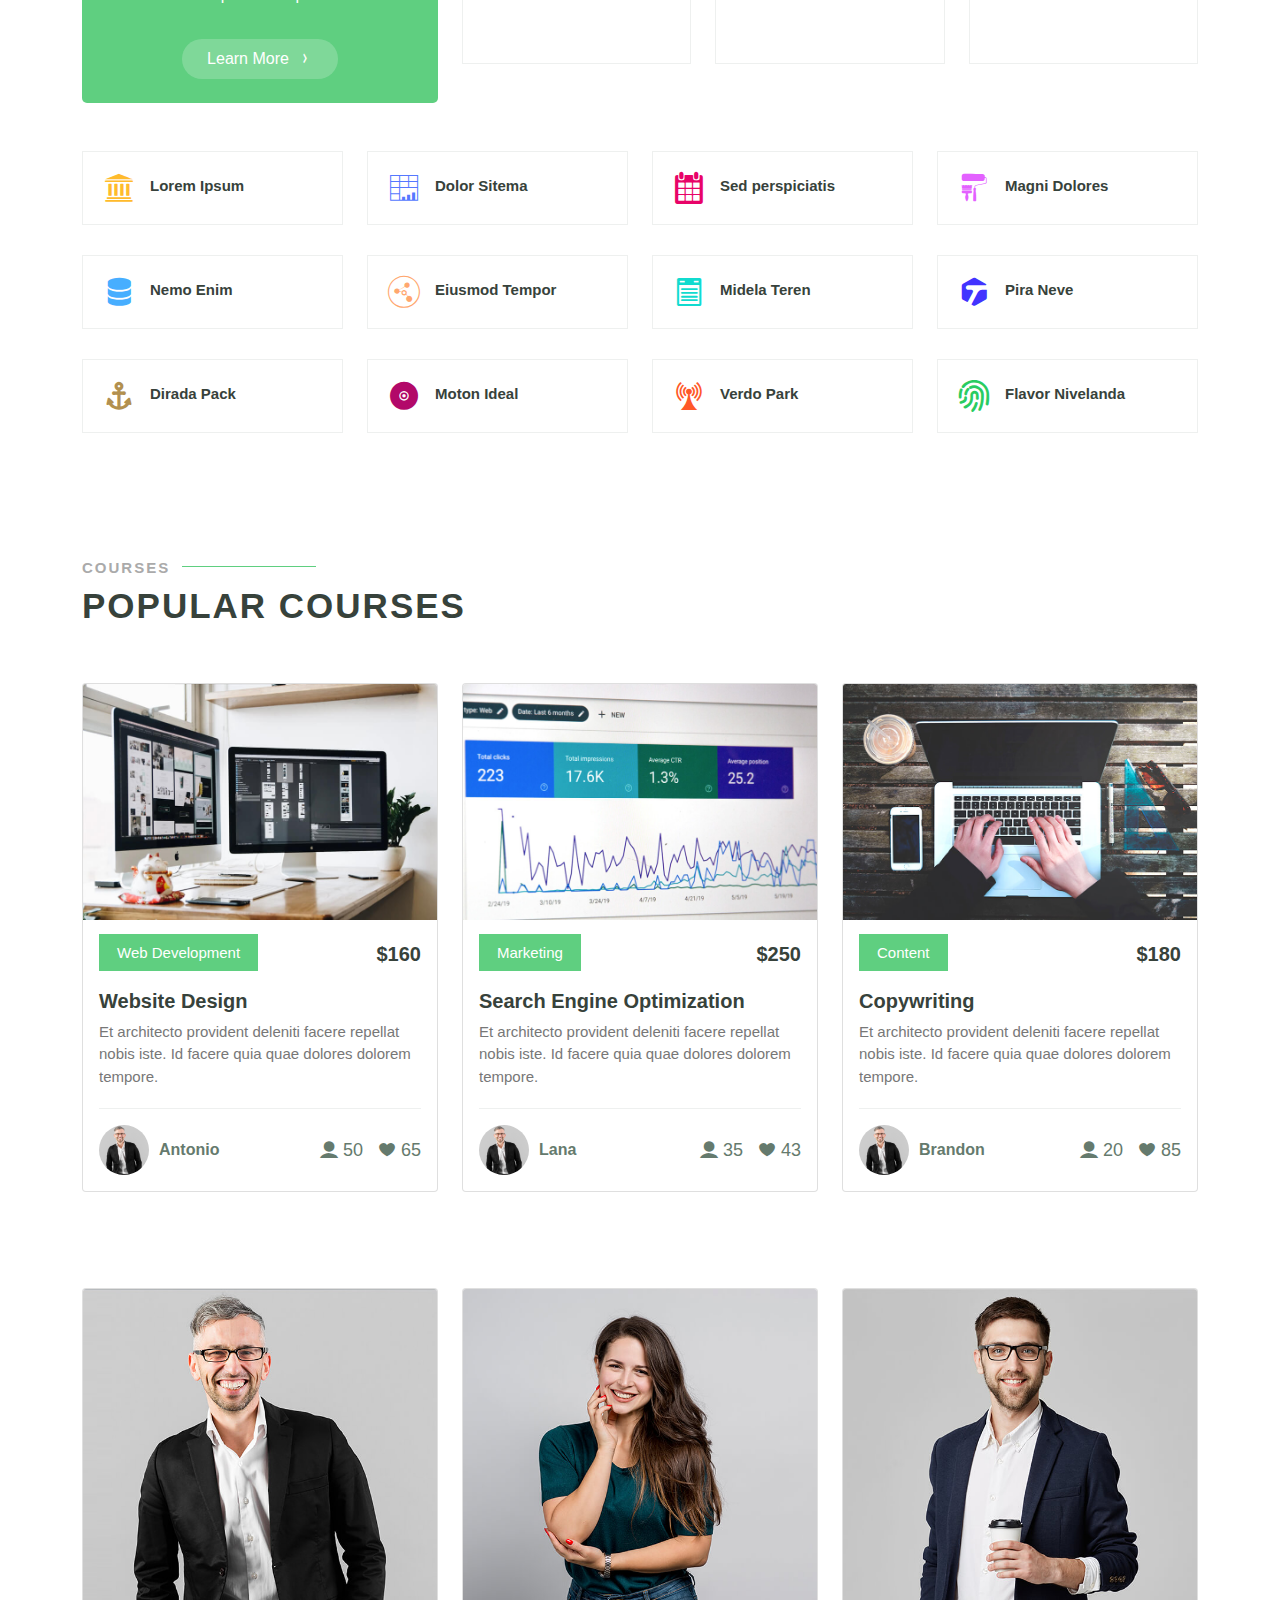
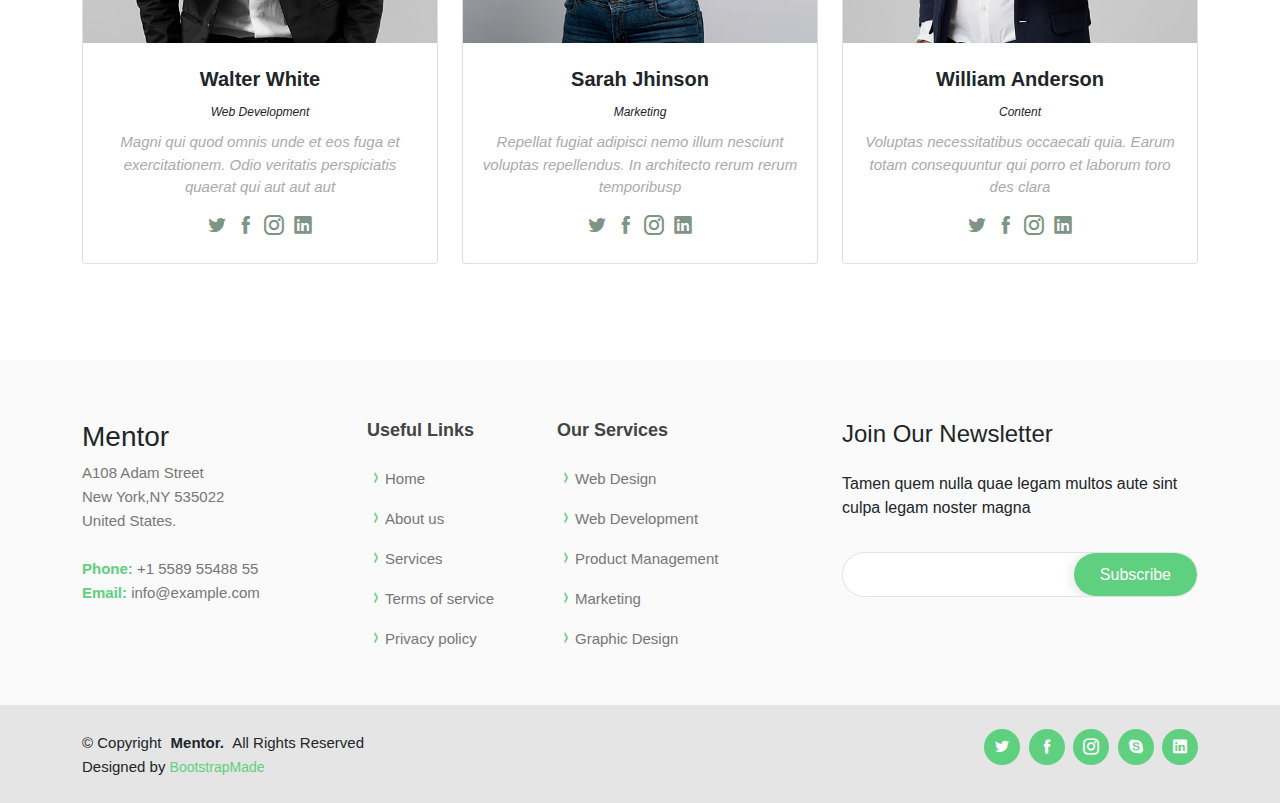
==== commit da9bfffa: "update" ====
--- a/index.html
+++ b/index.html
@@ -11,6 +11,8 @@
 	 <link rel="stylesheet" href="icon/icofont.min.css">
 	         <!----- bootstrap link ---->
 	 <link rel="stylesheet" href="css/bootstrap.min.css">
+	         <!----- responsive link ---->
+	 <link rel="stylesheet" href="css/responsive.css">
 	         <!---- css link ----->
 	 <link rel="stylesheet" href="css/main.css">
 	 
@@ -19,17 +21,21 @@
 
              <!--------- header section start ---------->
   
-        <header class="navbar navbar-expand-lg navbar-light bg-white pt-3 pb-3">
-			  
-			  <div class="col-lg-12">
+        <header class="navbar-expand-lg navbar-light bg-white pt-3 pb-3">
+			  
+			 
 				<div class="container">
 			  <div class="row">
 			  
-			     <div class="col-lg-3">
+			     <div class="col-lg-3 logo-name d-flex justify-content-between">
 				     <a class="logo fs-2 fw-bolder" href="index.html">MENTOR</a>
+					      <div class="nav-btn d-flex justify-content-between">
+						    <a class="nav-link get-btn d-block d-md-block d-lg-none" href="courses.html">Get Started</a>
+						 
 								<button class="navbar-toggler" type="button" data-bs-toggle="collapse" data-bs-target="#navbarNavDropdown" aria-controls="navbarNavDropdown" aria-expanded="false" aria-label="Toggle navigation">
 								<span class="navbar-toggler-icon"></span>
 								</button>
+					     </div>
 				 </div>
 				 
 				 
@@ -94,7 +100,7 @@
 							  <a class="nav-link" href="contact.html">Contact</a>
 							</li>
 							
-							<li class="nav-item">
+							<li class="nav-item d-lg-block  d-none d-md-none">
 							  <a class="nav-link get-btn" href="courses.html">Get Started</a>
 							</li>
 							
@@ -105,7 +111,9 @@
 				 </div>
 				</div>
 				</div>
+			
 			</div>
+			
         </header>
 		
 		
@@ -121,7 +129,7 @@
 		      <div class="banner-content">
 			       <h1>Learning Today,<br>Leading Tomorrow</h1>
 				   <p>We are team of talented designers making websites with Bootstrap</p>
-				   <a  href="courses.html" class="banner-btn"> Get Started </a>
+				   <a  href="about.html" class="banner-btn"> Get Started </a>
 			  </div>
 		   </div>
 		</section>
@@ -135,10 +143,10 @@
 			  
 	    <section class="pt-5 image-content">
 		   <div class="container">
-		      <div class="row">
+		      <div class="row direction">
 			     
 					 <div class="col-lg-6">
-						 <div class="content">
+						 <div class="content mt-4">
 							 <h3>Voluptatem dignissimos provident quasi corporis voluptates sit assumenda.</h3>
 							 <p class="content-italic">Lorem ipsum dolor sit amet, consectetur adipiscing elit, sed do eiusmod tempor incididunt ut labore et dolore magna aliqua.</p>
 							 <ul class="img-content-list">
@@ -173,7 +181,7 @@
 	    <div class="container">
 		    <div class="row">
 			
-			    <div class="col-lg-3">
+			    <div class="col-6 col-lg-3">
 				     <div class="rating-box">
 					    <h2>1232</h2>
 						<p>Students</p>
@@ -181,21 +189,21 @@
 				</div>
 				
 				
-				<div class="col-lg-3">
+				<div class="col-6 col-lg-3">
 				     <div class="rating-box">
 					    <h2>64</h2>
 						<p>Courses</p>
 					 </div>
 				</div>
 				
-				<div class="col-lg-3">
+				<div class="col-6 col-lg-3">
 				     <div class="rating-box">
 					    <h2>42</h2>
 						<p>Events</p>
 					 </div>
 				</div>
 				
-				<div class="col-lg-3">
+				<div class="col-6 col-lg-3">
 				     <div class="rating-box">
 					    <h2>15</h2>
 						<p>Trainers</p>
@@ -223,33 +231,33 @@
 					    <h2 class="text-white fs-1 fw-bold">Why Choose Mentor?</h2>
 						<p class="text-white pt-3">Lorem ipsum dolor sit amet, consectetur adipiscing elit, sed do eiusmod tempor incididunt ut labore et dolore magna aliqua. Duis aute irure dolor in reprehenderit Asperiores dolores sed et. Tenetur quia eos. Autem tempore quibusdam vel necessitatibus optio ad corporis.</p>
 						<div class="details-btn text-center pt-3">
-						   <a href="about.html" class="fs-6 text-center">Learn More<i class="icofont-curved-right ps-2"></i></a>
+						   <a href="courses.html" class="fs-6 text-center">Learn More<i class="icofont-curved-right ps-2"></i></a>
 						</div>
 					</div>
 				</div>
 				
-				<div class="col-lg-8 d-flex align-items-center">
+				<div class="col-lg-8 d-flex align-items-center mt-4">
 				  <div class="second-box-down">
     				<div class="row">
 					
-					   <div class="col-lg-4">
-								  <div class="second-box">
+					   <div class="col-lg-4 mb-4">
+								  <div class="second-box mb-4">
 									  <i class="icofont-newspaper"></i>
 									  <h5>Corporis voluptates sit</h5>
 									  <p>Consequuntur sunt aut quasi enim aliquam quae harum pariatur laboris nisi ut aliquip</p>
 								  </div>
 						   </div>
 						   
-						   <div class="col-lg-4">
-								  <div class="second-box">
+						   <div class="col-lg-4 mb-4">
+								  <div class="second-box mb-4">
 									  <i class="icofont-cube"></i>
 									  <h5>Ullamco laboris ladore pan</h5>
 									  <p>Consequuntur sunt aut quasi enim aliquam quae harum pariatur laboris nisi ut aliquip</p>
 								  </div>
 						   </div>
 						   
-						   <div class="col-lg-4">
-								  <div class="second-box">
+						   <div class="col-lg-4 mb-4">
+								  <div class="second-box mb-4">
 									  <i class="icofont-image"></i>
 									  <h5>Labore consequatur</h5>
 									  <p>Consequuntur sunt aut quasi enim aliquam quae harum pariatur laboris nisi ut aliquip</p>
@@ -278,28 +286,28 @@
 	   <div class="container">
 	      <div class="row">
 		           <!--- line-1 ---->
-		     <div class="col-lg-3">
+		     <div class="col-md-4 col-lg-3">
 			     <div class="trading-box d-flex align-items-center">
 				    <i class="icofont-institution" style="color: #ffbb2c;"></i>
 					<h5><a href="#">Lorem Ipsum</a></h5>
 				 </div>
 			 </div>
 			 
-			 <div class="col-lg-3">
+			 <div class="col-md-4 col-lg-3">
 			     <div class="trading-box d-flex align-items-center">
 				    <i class="icofont-spreadsheet" style="color: #5578ff;"></i>
 					<h5><a href="#">Dolor Sitema</a></h5>
 				 </div>
 			 </div>
 			 
-			 <div class="col-lg-3">
+			 <div class="col-md-4 col-lg-3">
 			     <div class="trading-box d-flex align-items-center">
 				    <i class="icofont-ui-calendar" style="color:#e80368;"></i>
 					<h5><a href="#">Sed perspiciatis</a></h5>
 				 </div>
 			 </div>
 			 
-			 <div class="col-lg-3">
+			 <div class="col-md-4 col-lg-3">
 			     <div class="trading-box d-flex align-items-center">
 				    <i class="icofont-paint-brush" style="color:#e361ff;"></i>
 					<h5><a href="#">Magni Dolores</a></h5>
@@ -308,28 +316,28 @@
 			 
 			      <!--- line-2 ---->
 				  
-			 <div class="col-lg-3">
+			 <div class="col-md-4 col-lg-3">
 			     <div class="trading-box d-flex align-items-center">
 				    <i class="icofont-database" style="color:#47aeff;"></i>
 					<h5><a href="#">Nemo Enim</a></h5>
 				 </div>
 			 </div>
 			 
-			 <div class="col-lg-3">
+			 <div class="col-md-4 col-lg-3">
 			     <div class="trading-box d-flex align-items-center">
 				    <i class="icofont-chart-radar-graph" style="color:#ffa76e;"></i>
 					<h5><a href="#">Eiusmod Tempor</a></h5>
 				 </div>
 			 </div>
 			 
-			 <div class="col-lg-3">
+			 <div class="col-md-4 col-lg-3">
 			     <div class="trading-box d-flex align-items-center">
 				    <i class="icofont-list" style="color:#11dbcf;"></i>
 					<h5><a href="#">Midela Teren</a></h5>
 				 </div>
 			 </div>
 			 
-			 <div class="col-lg-3">
+			 <div class="col-md-4 col-lg-3">
 			     <div class="trading-box d-flex align-items-center">
 				    <i class="icofont-tagged" style="color:#4233ff;"></i>
 					<h5><a href="#">Pira Neve</a></h5>
@@ -338,28 +346,28 @@
 			 
 			       <!--- line-3 ---->
 				   
-		     <div class="col-lg-3">
+		     <div class="col-md-4 col-lg-3">
 			     <div class="trading-box d-flex align-items-center">
 				    <i class="icofont-anchor" style="color:#b2904f;"></i>
 					<h5><a href="#">Dirada Pack</a></h5>
 				 </div>
 			 </div>
 			 
-			 <div class="col-lg-3">
+			 <div class="col-md-4 col-lg-3">
 			     <div class="trading-box d-flex align-items-center">
 				    <i class="icofont-disc" style="color:#b20969;"></i>
 					<h5><a href="#">Moton Ideal</a></h5>
 				 </div>
 			 </div>
 			 
-			 <div class="col-lg-3">
+			 <div class="col-md-4 col-lg-3">
 			     <div class="trading-box d-flex align-items-center">
 				    <i class="icofont-network-tower" style="color:#ff5828;"></i>
 					<h5><a href="#">Verdo Park</a></h5>
 				 </div>
 			 </div>
 			 
-			 <div class="col-lg-3">
+			 <div class="col-md-4 col-lg-3">
 			     <div class="trading-box d-flex align-items-center">
 				    <i class="icofont-finger-print" style="color:#29cc61;"></i>
 					<h5><a href="#">Flavor Nivelanda</a></h5>
@@ -382,7 +390,7 @@
 	   <div class="container">
 	      <div class="row">
 		  
-		     <div class="col-lg-12">
+		     <div class="col-12 col-lg-12">
 			    <div class="course-title">
 				  <h6>courses</h6>
 				  <div class="course-line"></div>
@@ -390,12 +398,12 @@
 				</div>
 			 </div>
 			 
-			 <div class="col-lg-4 pt-5">
+			 <div class="col-md-6 col-lg-4 pt-5">
 			    <div class="card">
 				   <img src="images/course/course-1.jpg" class="card-img-top" alt="course-img">
 					   <div class="card-body">
 					        <div class="card-body-section d-flex justify-content-between align-items-center mb-3">
-							   <button>Web Development</button>
+							   <h4><a href="#">Web Development</a></h4>
 							   <span class="number">$160</span>
 							</div>
 							<h5 class="card-body-section-btn"><a href="#">Website Design</a></h5>
@@ -416,12 +424,12 @@
 				</div>
 			 </div>
 			 
-			 			 <div class="col-lg-4 pt-5">
+			 			 <div class="col-md-6 col-lg-4 pt-5">
 			    <div class="card">
 				   <img src="images/course/course-2.jpg" class="card-img-top" alt="course-img">
 					   <div class="card-body">
 					        <div class="card-body-section d-flex justify-content-between align-items-center mb-3">
-							   <button>Marketing</button>
+							   <h4><a href="#">Marketing</a></h4>
 							   <span class="number">$250</span>
 							</div>
 							<h5 class="card-body-section-btn"><a href="#">Search Engine Optimization</a></h5>
@@ -442,12 +450,12 @@
 				</div>
 			 </div>
 			 
-			 			 <div class="col-lg-4 pt-5">
+			 			 <div class="col-md-6 col-lg-4 pt-5">
 			    <div class="card">
 				   <img src="images/course/course-3.jpg" class="card-img-top" alt="course-img">
 					   <div class="card-body">
 					        <div class="card-body-section d-flex justify-content-between align-items-center mb-3">
-							   <button>Content</button>
+							   <h4><a href="#">Content</a></h4>
 							   <span class="number">$180</span>
 							</div>
 							<h5 class="card-body-section-btn"><a href="#">Copywriting</a></h5>
@@ -484,7 +492,7 @@
 	   <div class="container">
 	      <div class="row">
 		  
-		      <div class="col-lg-4 mt-5 mb-5">
+		      <div class="col-md-6 col-lg-4 mt-5 mb-5">
 			      <div class="card">
 					  <img src="images/trainers/trainer-1.jpg" class="card-img-top" alt="trainers-images">
 					  <div class="card-body text-center">
@@ -502,7 +510,7 @@
 				  </div>
 			  </div>
 			  
-			  <div class="col-lg-4 mt-5">
+			  <div class="col-md-6 col-lg-4 mt-5">
 			      <div class="card">
 					  <img src="images/trainers/trainer-2.jpg" class="card-img-top" alt="trainers-images">
 					  <div class="card-body text-center">
@@ -520,7 +528,7 @@
 				  </div>
 			  </div>
 			  
-			  <div class="col-lg-4 mt-5">
+			  <div class="col-md-6 col-lg-4 mt-5">
 			      <div class="card">
 					  <img src="images/trainers/trainer-3.jpg" class="card-img-top" alt="trainers-images">
 					  <div class="card-body text-center">
@@ -554,7 +562,7 @@
 	   <div class="container">
 	      <div class="row">
 		  
-		     <div class="col-lg-3">
+		     <div class="col-md-6 col-lg-3">
 				     <div class="main-details">
 					     <h3>Mentor</h3>
 						 <p> A108 Adam Street <br> New York,NY 535022 <br> United States. <br><br> 
@@ -566,45 +574,48 @@
 				
 				    <!--- useful links -->
 					
-				<div class="col-lg-2">
+				<div class="col-md-6 col-lg-2">
 				     <div class="useful-links">
 					     <h4> Useful Links </h4>
 						 <ul class="useful-links-list lh-5">
-						     <li><i class="icofont-curved-right"></i><a href="#">Home</li></a>
-							 <li><i class="icofont-curved-right"></i><a href="#">About us</li></a>
-							 <li><i class="icofont-curved-right"></i><a href="#">Services</li></a>
-							 <li><i class="icofont-curved-right"></i><a href="#">Terms of service</li></a>
-							 <li><i class="icofont-curved-right"></i><a href="#">Privacy policy</li></a>
+						     <li><i class="icofont-curved-right"><a href="#">Home</a></i></li>
+							 <li><i class="icofont-curved-right"><a href="#">About us</a></i></li>
+							 <li><i class="icofont-curved-right"><a href="#">Services</a></i></li>
+							 <li><i class="icofont-curved-right"><a href="#">Terms of service</a></i></li>
+							 <li><i class="icofont-curved-right"><a href="#">Privacy policy</a></i></li>
 						 </ul>
 					 </div>
 				</div>
 				
 				    <!--- our services -->
 					
-				<div class="col-lg-3">
+				<div class="col-md-6 col-lg-3">
 				     <div class="our-services">
 					     <h4> Our Services </h4>
 						 <ul class="our-services-list">
-						     <li><i class="icofont-curved-right"></i><a href="#">Web Design</li></a>
-							 <li><i class="icofont-curved-right"></i><a href="#">Web Development</li></a>
-							 <li><i class="icofont-curved-right"></i><a href="#">Product Management</li></a>
-							 <li><i class="icofont-curved-right"></i><a href="#">Marketing</li></a>
-							 <li><i class="icofont-curved-right"></i><a href="#">Graphic Design</li></a>
+						     <li><i class="icofont-curved-right"><a href="#">Web Design</a></i></li>
+							 <li><i class="icofont-curved-right"><a href="#">Web Development</a></i></li>
+							 <li><i class="icofont-curved-right"><a href="#">Product Management</a></i></li>
+							 <li><i class="icofont-curved-right"><a href="#">Marketing</a></i></li>
+							 <li><i class="icofont-curved-right"><a href="#">Graphic Design</a></i></li>
 						 </ul>
 					 </div>
 				</div>
 				
 				  <!--- subscribe -->
-				  
-				<div class="col-lg-4">
+				 
+
+                				 
+				<div class="col-md-6 col-lg-4">
 				     <div class="subscribe">
 					     <h4> Join Our Newsletter </h4>
 						 <p class="pt-3 pb-3 fs-6"> Tamen quem nulla quae legam multos aute sint culpa legam noster magna </p>
 						 
-						 <form class="subscribe-btn">
-						    <input type="email" name="email" id="email" required>
-							<button>Subscribe</button>
-						 </form> 
+						 <form class="sub-btn">
+						     <input type="email" id="email" name="email" required>
+							 <button>Subscribe</button>
+						 </form>
+						 
 					 </div>
 				</div>
 				
@@ -625,7 +636,7 @@
 	    <div class="container">
 		   <div class="row">
 		   
-		      <div class="col-lg-9"> 
+		      <div class="col-md-7 col-lg-9"> 
 			      <div class="rights-details">
 				      © Copyright <span>Mentor.</span> All Rights Reserved
 				  </div>
@@ -634,7 +645,7 @@
 				  </div>
 			  </div>
 			  
-			  <div class="col-lg-3">
+			  <div class="col-md-5 col-lg-3">
 			      <div class="end-link">
 				     <a href="#"><i class="icofont-twitter"></i></a>
 					 <a href="#"><i class="icofont-facebook"></i></a>
--- a/css/responsive.css
+++ b/css/responsive.css
@@ -0,0 +1,188 @@
+@media (max-width:576px){
+	
+	.get-btn{
+		margin-right:10px;
+	}
+	     /*--- course section ----*/
+		 
+	.course-section .course-title h6:after{
+		left:28%;
+		width:30%;
+	}
+	
+	/*--- banner --*/
+	
+	.banner-content{
+		
+	}
+	.banner-section .banner-content h1{
+		font-size:30px;
+	}
+	.banner-section .banner-content p{
+		font-size:18px;
+	}
+	
+	.banner-section .banner-content{
+		padding-top:200px;
+		padding-bottom:180px;
+	}
+	
+	
+	/*--- end link ----*/
+	
+	.copyright{
+	text-align:center;
+    } 
+	.copyright .end-link{
+	text-align:center;
+	margin-top:10px;
+    } 
+	
+	.direction{
+		flex-direction:column-reverse;
+	}
+	/*-------- about ------*/
+	
+	.testimonials-section .testimonials-title h6:after{
+		left:46%;
+		width:30%;
+	}
+
+}
+
+
+@media (min-width:768px){
+	
+	.banner-section .banner-content{
+		padding-top:200px;
+		padding-bottom:200px;
+	}
+	   /*--- course ----*/
+	.course-section .course-title h6:after{
+		left:16%;
+		width:20%;
+	}
+	
+	.direction{
+		flex-direction:column-reverse;
+	}
+	.get-btn{
+		margin-right:10px;
+	}
+	
+	/*------- about -----*/
+	
+	.testimonials-section .testimonials-title h6:after{
+		left:22%;
+		width:20%;
+	}
+}
+
+
+
+@media (min-width:992px){
+	
+	
+	
+	
+	.get-btn1 a{
+	color:#fff;
+	display:inline-block;
+	background-color:#86db9f;
+	padding:8px 24px;
+	border-radius:25px;
+	margin-left:12px;
+    }
+   .get-btn1 a:hover{
+	color:#fff;
+	background-color:#3ac162;
+    }
+	
+	
+	
+	/*--- navbar ---*/
+	
+	.navbar-collapse .navbar-nav .nav-item .nav-link{
+		padding-left:10px;
+		font-size:14px;
+	}
+   
+	
+	  /*-- banner --*/
+	
+	.banner-section .banner-content{
+		padding-top:300px;
+		padding-bottom:300px;
+	}
+	
+	.course-section .course-title h6:after{
+		left:12%;
+		width:12%;
+	}
+	
+	.card-body-section-btn a{
+		font-size:18px;
+	}
+	
+	.copyright .end-link a{
+		margin:0;
+	}
+	.direction{
+		flex-direction:unset !important;
+	}
+	
+	
+	/*---- about ----*/
+	
+	.testimonials-section .testimonials-title h6:after{
+	  left:16%;
+	  width:20%;
+	}
+	
+}
+
+
+@media (min-width:1200px){
+	
+	.course-section .course-title h6:after{
+		left:9%;
+		width:12%;
+	}
+	.card-body-section-btn a{
+		font-size:20px;
+	}
+	
+	.copyright .end-link a{
+		margin-left:4px;
+	}
+	
+	.direction{
+		flex-direction:unset !important;
+	}
+	   
+	    /*-- banner ----*/
+	
+	.banner-section .banner-content{
+	padding-top:160px;
+	padding-bottom:100px;
+	}
+	
+	/*---- navbar ---*/
+	
+	.navbar-collapse .navbar-nav .nav-item .nav-link{
+		padding-left:22px;
+		font-size:15px;
+	}
+	.get-btn{
+		margin-right:0;
+	}
+	
+	/*------- about -----*/
+	
+	.testimonials-section .testimonials-title h6:after{
+	  top:40%;
+	  left:14%;
+	  width:13%;
+	}
+	
+}--- a/css/main.css
+++ b/css/main.css
@@ -10,7 +10,20 @@
 	padding-left:0 !important;
 }
 h1,h2,h3,h4,h5,h6{
-	font-family: "Raleway", sans-serif;
+	font-family: "Raleway", sans-serif !important;
+}
+
+.get-btn{
+	color:#fff;
+	display:inline-block;
+	background-color:#86db9f;
+	padding:8px 24px;
+	border-radius:25px;
+	margin-left:12px;
+}
+.get-btn:hover{
+	color:#fff;
+	background-color:#3ac162;
 }
 
 
@@ -18,7 +31,7 @@
 
              /*------------ header section style start -----*/
 
-.navbar{
+.navbar-light{
 	position:fixed;
 	z-index:2;
 	top:0;
@@ -26,7 +39,7 @@
 	left:0;
 	bottom:auto;
 }
-.navbar a.logo{
+.logo-name a.logo{
 	text-decoration:none;
 	color:#5fcf80;
 }
@@ -53,7 +66,7 @@
 	color:#fff;
 	display:inline-block;
 	background-color:#86db9f;
-	padding:6px 20px;
+	padding:8px 24px;
 	border-radius:25px;
 	margin-left:12px;
 }
@@ -145,11 +158,11 @@
 	background-attachment:fixed;
 	background-position:top center;
 	width:100%;
-	height:75vh;
 }
 .banner-content{
 	color:#fff;
-	padding-top:175px;
+	padding-top:160px;
+	padding-bottom:100px;
 }
 .banner-content h1{
 	font-size:50px;
@@ -246,6 +259,7 @@
 	border-radius:5px;
 	background-color:#5fcf80;
 	font-family: "Raleway", sans-serif;
+	height:100%;
 }
 .main-box a{
 	display:inline-block;
@@ -269,6 +283,7 @@
 .second-box{
 	border:1px solid #eef0ef;
 	text-align:center;
+	height:100%;
 	padding:20px 30px;
 }
 .second-box i{
@@ -291,7 +306,6 @@
 	font-size:15px;
 	color:#848484;
 	line-height:1.5;
-	margin-bottom:30px;
 }
 
 				
@@ -306,8 +320,9 @@
 			
 .trading-box{
 	border:1px solid #eef0ef;
+	min-height:50%;
+	margin-bottom:30px;
 	padding:20px;
-	margin-bottom:20px;
 }
 
 .trading-box i{
@@ -317,7 +332,7 @@
 .trading-box h5 a{
 	text-decoration:none;
 	color:#37423b;
-	font-size:16px;
+	font-size:15px;
 	font-weight:600;
 	text-align:center;
 	padding-left:15px;
@@ -370,12 +385,14 @@
 
    /*--- card body ----*/
 
-   
-.card-body-section button{
-	background-color:#5fcf80;
-	font-size:15px;
-	color:#fff;
-	padding:5px 15px;
+
+  
+.card-body-section h4 a{
+	text-decoration:none;
+	background-color:#5fcf80;
+	font-size:15px;
+	color:#fff;
+	padding:10px 18px;
 	border:none;
 }
 .card-body-section  span.number{
@@ -499,14 +516,15 @@
 	font-size:18px;
 	color:#5fcf80;
 }
-.useful-links .useful-links-list li a{
+.useful-links .useful-links-list li i a{
 	text-decoration:none;
 	color:#777777;
 	font-size:15px;
 	transition:all 0.3s ease;
 	line-height:40px;
-}
-.useful-links .useful-links-list li a:hover{
+	font-family: "Open Sans", sans-serif;
+}
+.useful-links .useful-links-list li i a:hover{
 	color:#5fcf80;
 }
 
@@ -529,14 +547,15 @@
 	font-size:18px;
 	color:#5fcf80;
 }
-.our-services .our-services-list li a{
+.our-services .our-services-list li i a{
 	text-decoration:none;
 	color:#777777;
 	font-size:15px;
 	transition:all 0.3s ease;
 	line-height:40px;
-}
-.our-services .our-services-list li a:hover{
+	font-family: "Open Sans", sans-serif;
+}
+.our-services .our-services-list li i a:hover{
 	color:#5fcf80;
 }
 
@@ -544,46 +563,40 @@
      /*----- subscribe ----*/
 	 
 
-.footer-section .subscribe h4{
-	font-size:18px;
-	font-weight:bold;
-	color:#444444;
-}
-
-.subscribe-btn{
+
+.sub-btn{
+	border:1px solid #e0e5e2;
+	border-radius:25px;
+	width:100%;
+	height:45px;
+	background-color:#fff;
+	padding:7px 103px 3px 11px;
+	overflow:hidden;
 	position:relative;
-	padding-right:110px;
-	
-}
-.subscribe-btn #email{
-	border:1px solid #e0e5e2;
-	padding:10px 40px 10px 10px;
-	width:100%;
-	border-radius:25px;
-}
-.subscribe-btn button{
+}
+.sub-btn button{
 	position:absolute;
 	top:0;
-	right:13px;
+	right:0;
 	height:100%;
 	border:none;
-	padding:10px 26px;
-	color:#fff;
-	font-size:18px;
-	font-weight:400;
-	background-color:#5fcf80;
+	color:#fff;
+	padding:0 26px;
 	border-radius:25px;
-	font-family:"Raleway", sans-serif;
-	transition:all 0.3s ease;
-}
-.subscribe-btn button:hover{
+	background-color:#5fcf80;
+	box-shadow:0px 2px 15px rgb(0 0 0 / 14%);
+	transition:all 0.3s ease;
+}
+.sub-btn button:hover{
 	background-color:#3ac162;
-	
-}
-
-
-			
-			
+}
+.sub-btn #email{
+	border:none;
+	height:30px;
+	width:90%;
+	padding:0 6px 0 6px;
+}
+		
 			
 			/*-------- footer section style end -----*/
 			
@@ -662,6 +675,11 @@
 }
 			
 			/*-------- copyright section style end -----*/
+			
+			
+			
+			
+			
 			
 
 
